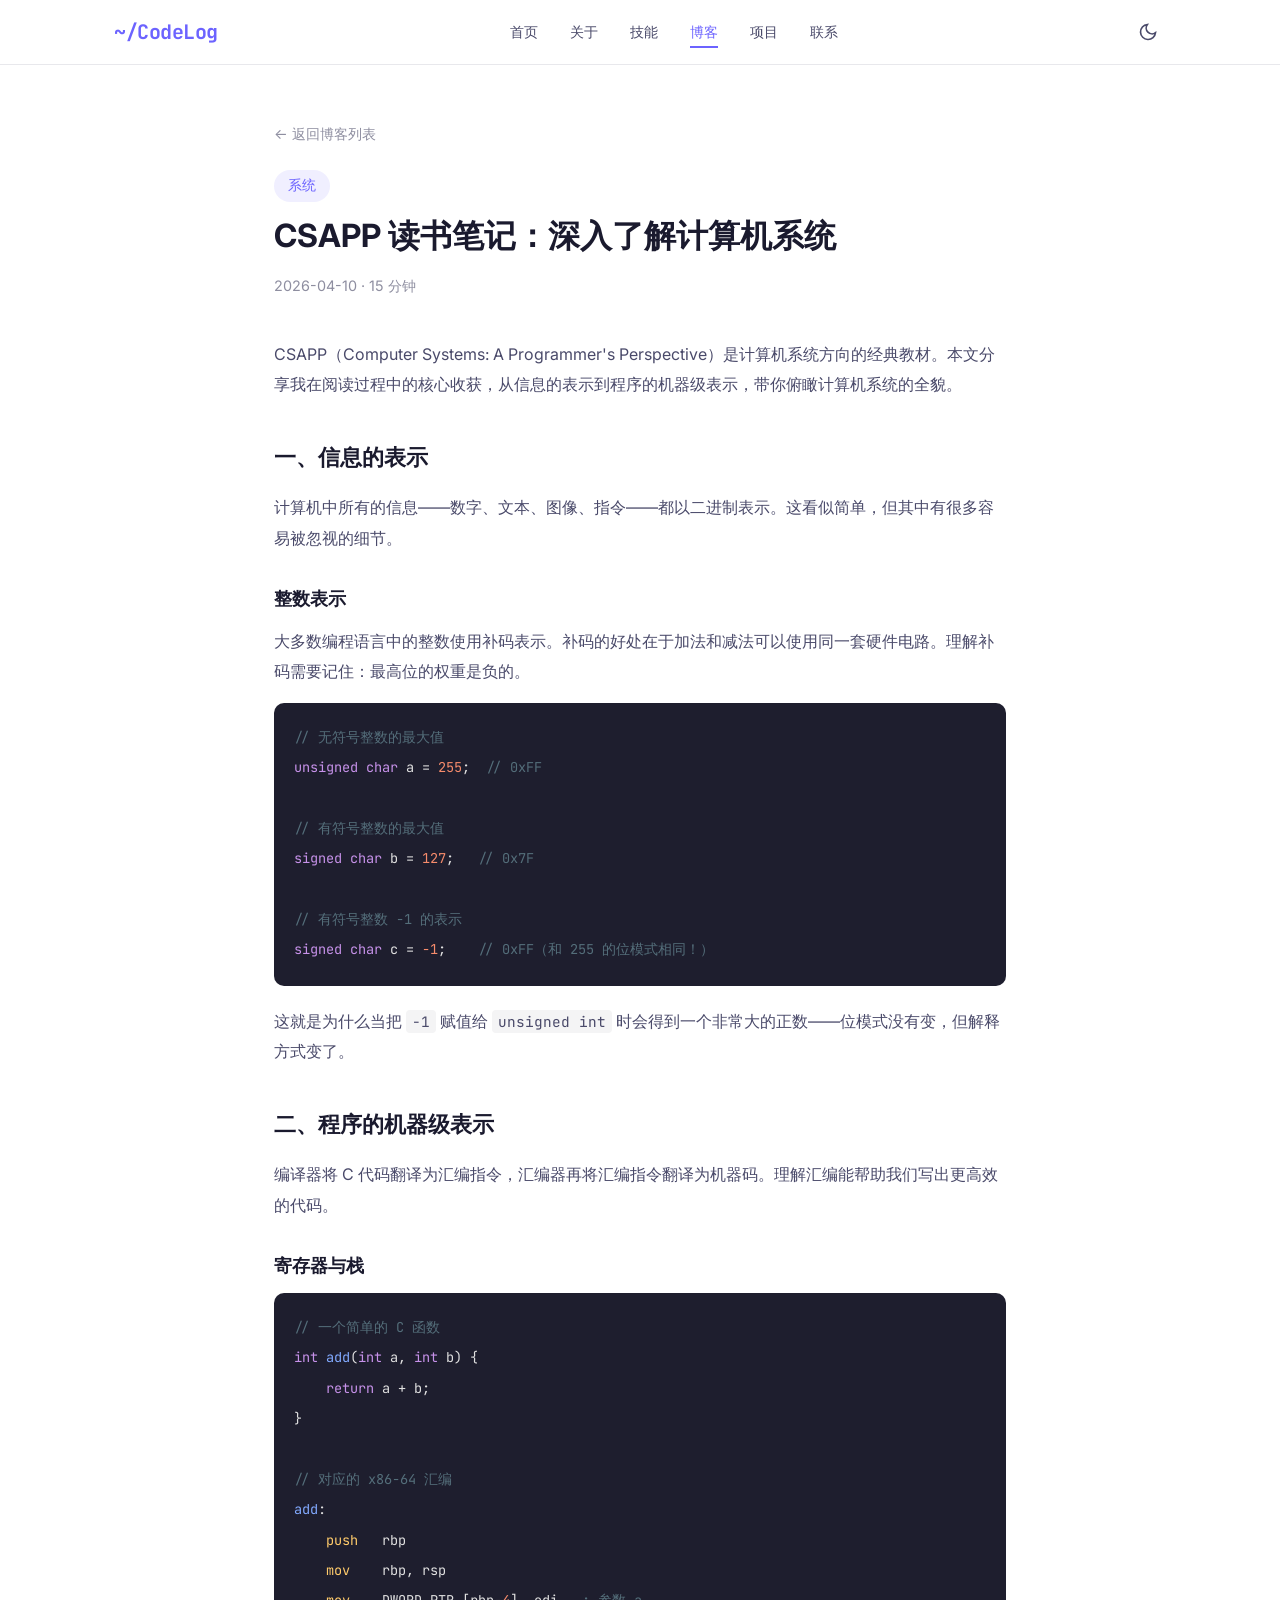
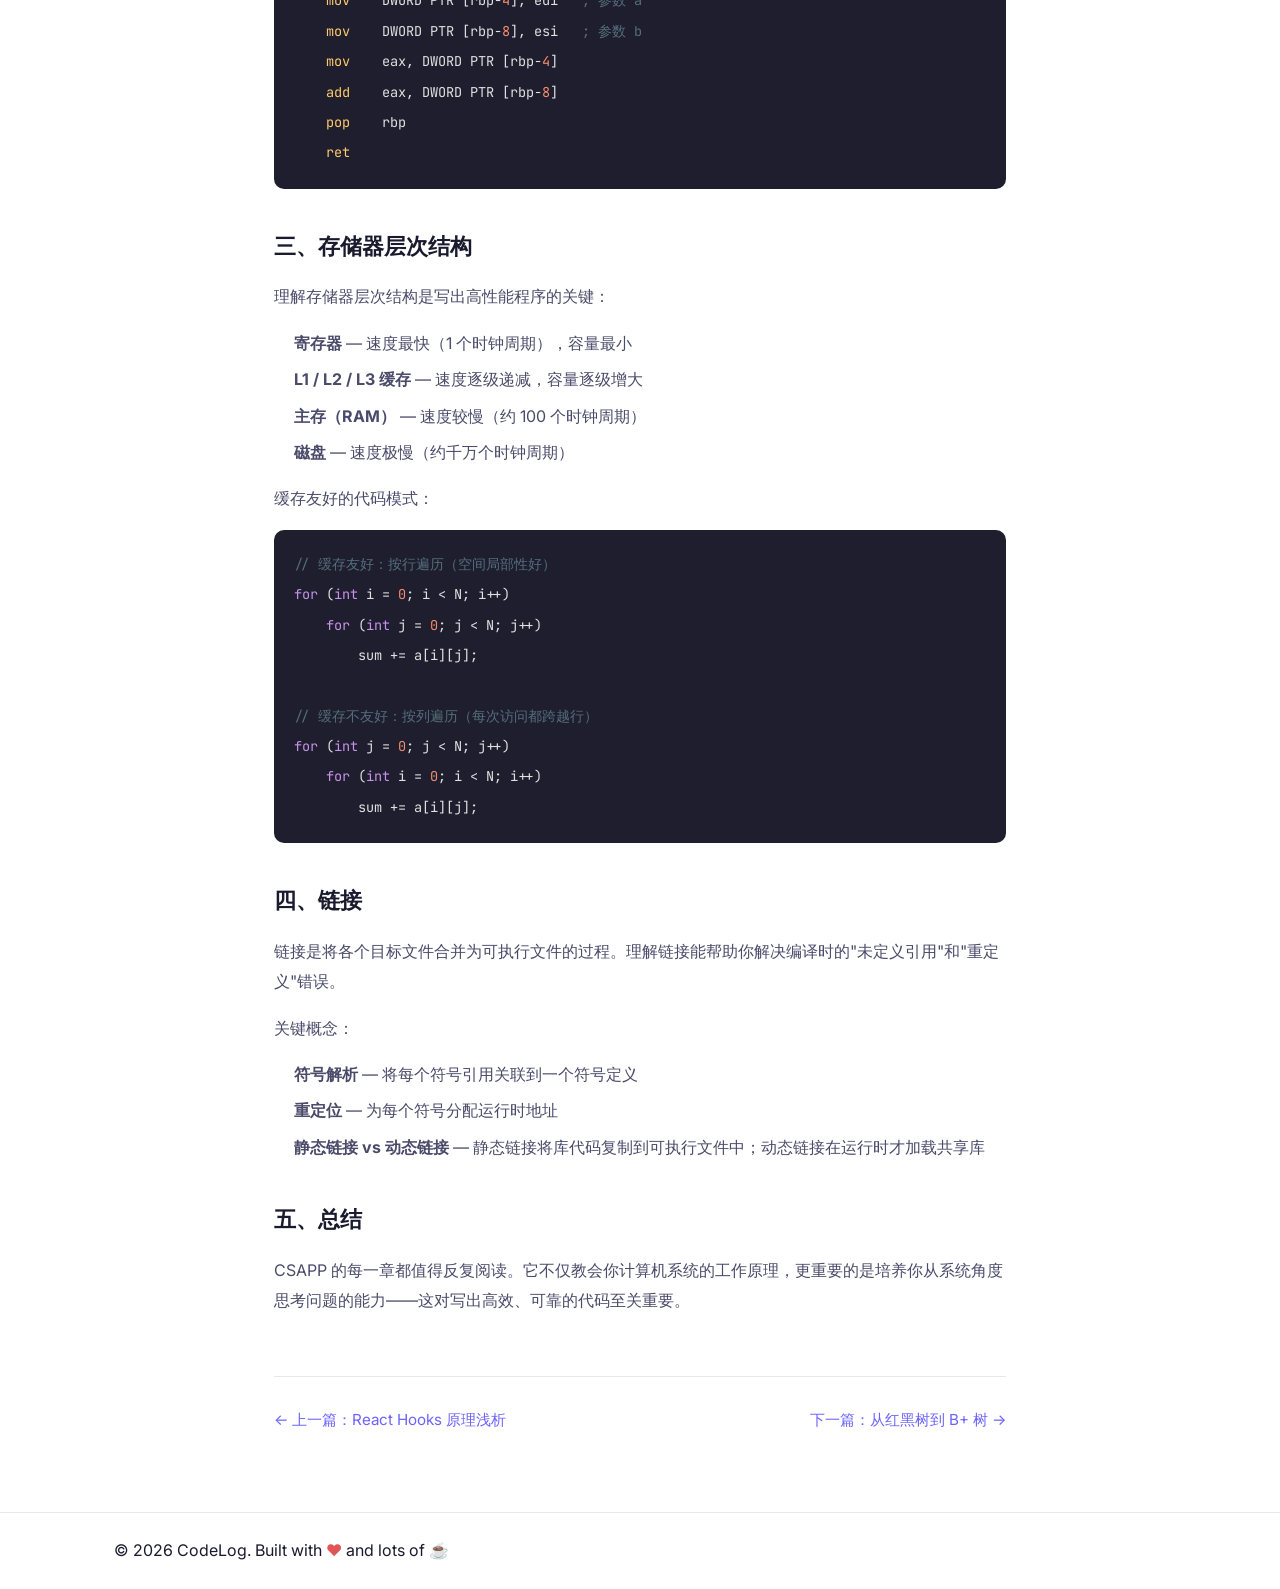
==== blog/csapp-notes.html @ ee2d1cc6 "上传个人博客全部页面文件" ====
<!DOCTYPE html>
<html lang="zh-CN" data-theme="light">
<head>
    <meta charset="UTF-8">
    <meta name="viewport" content="width=device-width, initial-scale=1.0">
    <meta name="description" content="CSAPP 读书笔记：深入了解计算机系统">
    <title>CSAPP 读书笔记 | CodeLog</title>
    <link rel="stylesheet" href="../css/style.css">
    <link rel="preconnect" href="https://fonts.googleapis.com">
    <link href="https://fonts.googleapis.com/css2?family=JetBrains+Mono:wght@400;500;700&family=Inter:wght@300;400;500;600;700&display=swap" rel="stylesheet">
    <style>
        .post-detail { padding-top: 120px; padding-bottom: 80px; }
        .post-detail .container { max-width: 780px; margin: 0 auto; }
        .post-header { margin-bottom: 40px; }
        .post-header .post-tag { display: inline-block; background: var(--accent-light); color: var(--accent); padding: 4px 14px; border-radius: 20px; font-size: 0.85rem; font-weight: 500; margin-bottom: 12px; }
        .post-header h1 { font-size: 2rem; font-weight: 700; margin-bottom: 16px; color: var(--text-primary); line-height: 1.4; }
        .post-header .post-meta { color: var(--text-muted); font-size: 0.9rem; }
        .post-content { color: var(--text-secondary); line-height: 1.9; font-size: 1rem; }
        .post-content h2 { font-size: 1.4rem; font-weight: 600; margin-top: 36px; margin-bottom: 14px; color: var(--text-primary); }
        .post-content h3 { font-size: 1.15rem; font-weight: 600; margin-top: 28px; margin-bottom: 10px; color: var(--text-primary); }
        .post-content p { margin-bottom: 16px; }
        .post-content ul { padding-left: 20px; margin-bottom: 16px; }
        .post-content li { margin-bottom: 6px; }
        .post-content li::marker { color: var(--accent); }
        .post-content code { background: var(--bg-code); padding: 2px 6px; border-radius: 4px; font-family: 'JetBrains Mono', monospace; font-size: 0.9em; }
        .post-content pre { background: var(--code-block-bg); border-radius: 10px; padding: 20px; overflow-x: auto; margin-bottom: 20px; }
        .post-content pre code { background: none; padding: 0; color: #e0e0e0; font-size: 0.85rem; }
        .post-content .kw { color: #c792ea; }
        .post-content .fn { color: #82aaff; }
        .post-content .str { color: #c3e88d; }
        .post-content .cm { color: #546e7a; }
        .post-content .num { color: #f78c6c; }
        .post-content .asm { color: #ffcb6b; }
        .back-link { display: inline-flex; align-items: center; gap: 6px; color: var(--text-muted); text-decoration: none; font-size: 0.9rem; margin-bottom: 24px; }
        .back-link:hover { color: var(--accent); }
        .post-nav { display: flex; justify-content: space-between; margin-top: 60px; padding-top: 30px; border-top: 1px solid var(--border); }
        .post-nav a { color: var(--accent); text-decoration: none; font-size: 0.95rem; }
        .post-nav a:hover { text-decoration: underline; }
    </style>
</head>
<body>
    <header class="navbar">
        <div class="container nav-container">
            <a href="../index.html" class="logo">~/CodeLog</a>
            <nav class="nav-links" id="navLinks">
                <a href="../index.html#home" class="nav-link">首页</a>
                <a href="../index.html#about" class="nav-link">关于</a>
                <a href="../index.html#skills" class="nav-link">技能</a>
                <a href="../index.html#blog" class="nav-link active">博客</a>
                <a href="../index.html#projects" class="nav-link">项目</a>
                <a href="../index.html#contact" class="nav-link">联系</a>
            </nav>
            <div class="nav-actions">
                <button class="theme-toggle" id="themeToggle" aria-label="切换主题">
                    <svg class="sun-icon" viewBox="0 0 24 24" fill="none" stroke="currentColor" stroke-width="2">
                        <circle cx="12" cy="12" r="5"/><path d="M12 1v2M12 21v2M4.22 4.22l1.42 1.42M18.36 18.36l1.42 1.42M1 12h2M21 12h2M4.22 19.78l1.42-1.42M18.36 5.64l1.42-1.42"/>
                    </svg>
                    <svg class="moon-icon" viewBox="0 0 24 24" fill="none" stroke="currentColor" stroke-width="2">
                        <path d="M21 12.79A9 9 0 1 1 11.21 3 7 7 0 0 0 21 12.79z"/>
                    </svg>
                </button>
            </div>
        </div>
    </header>

    <main class="post-detail">
        <div class="container">
            <a href="../index.html#blog" class="back-link">← 返回博客列表</a>

            <div class="post-header">
                <span class="post-tag">系统</span>
                <h1>CSAPP 读书笔记：深入了解计算机系统</h1>
                <div class="post-meta">2026-04-10 · 15 分钟</div>
            </div>

            <div class="post-content">
                <p>CSAPP（Computer Systems: A Programmer's Perspective）是计算机系统方向的经典教材。本文分享我在阅读过程中的核心收获，从信息的表示到程序的机器级表示，带你俯瞰计算机系统的全貌。</p>

                <h2>一、信息的表示</h2>
                <p>计算机中所有的信息——数字、文本、图像、指令——都以二进制表示。这看似简单，但其中有很多容易被忽视的细节。</p>

                <h3>整数表示</h3>
                <p>大多数编程语言中的整数使用补码表示。补码的好处在于加法和减法可以使用同一套硬件电路。理解补码需要记住：最高位的权重是负的。</p>
                <pre><code><span class="cm">// 无符号整数的最大值</span>
<span class="kw">unsigned</span> <span class="kw">char</span> a = <span class="num">255</span>;  <span class="cm">// 0xFF</span>

<span class="cm">// 有符号整数的最大值</span>
<span class="kw">signed</span> <span class="kw">char</span> b = <span class="num">127</span>;   <span class="cm">// 0x7F</span>

<span class="cm">// 有符号整数 -1 的表示</span>
<span class="kw">signed</span> <span class="kw">char</span> c = <span class="num">-1</span>;    <span class="cm">// 0xFF（和 255 的位模式相同！）</span></code></pre>

                <p>这就是为什么当把 <code>-1</code> 赋值给 <code>unsigned int</code> 时会得到一个非常大的正数——位模式没有变，但解释方式变了。</p>

                <h2>二、程序的机器级表示</h2>
                <p>编译器将 C 代码翻译为汇编指令，汇编器再将汇编指令翻译为机器码。理解汇编能帮助我们写出更高效的代码。</p>

                <h3>寄存器与栈</h3>
                <pre><code><span class="cm">// 一个简单的 C 函数</span>
<span class="kw">int</span> <span class="fn">add</span>(<span class="kw">int</span> a, <span class="kw">int</span> b) {
    <span class="kw">return</span> a + b;
}

<span class="cm">// 对应的 x86-64 汇编</span>
<span class="fn">add</span>:
    <span class="asm">push</span>   rbp
    <span class="asm">mov</span>    rbp, rsp
    <span class="asm">mov</span>    DWORD PTR [rbp-<span class="num">4</span>], edi   <span class="cm">; 参数 a</span>
    <span class="asm">mov</span>    DWORD PTR [rbp-<span class="num">8</span>], esi   <span class="cm">; 参数 b</span>
    <span class="asm">mov</span>    eax, DWORD PTR [rbp-<span class="num">4</span>]
    <span class="asm">add</span>    eax, DWORD PTR [rbp-<span class="num">8</span>]
    <span class="asm">pop</span>    rbp
    <span class="asm">ret</span></code></pre>

                <h2>三、存储器层次结构</h2>
                <p>理解存储器层次结构是写出高性能程序的关键：</p>
                <ul>
                    <li><strong>寄存器</strong> — 速度最快（1 个时钟周期），容量最小</li>
                    <li><strong>L1 / L2 / L3 缓存</strong> — 速度逐级递减，容量逐级增大</li>
                    <li><strong>主存（RAM）</strong> — 速度较慢（约 100 个时钟周期）</li>
                    <li><strong>磁盘</strong> — 速度极慢（约千万个时钟周期）</li>
                </ul>

                <p>缓存友好的代码模式：</p>
                <pre><code><span class="cm">// 缓存友好：按行遍历（空间局部性好）</span>
<span class="kw">for</span> (<span class="kw">int</span> i = <span class="num">0</span>; i &lt; N; i++)
    <span class="kw">for</span> (<span class="kw">int</span> j = <span class="num">0</span>; j &lt; N; j++)
        sum += a[i][j];

<span class="cm">// 缓存不友好：按列遍历（每次访问都跨越行）</span>
<span class="kw">for</span> (<span class="kw">int</span> j = <span class="num">0</span>; j &lt; N; j++)
    <span class="kw">for</span> (<span class="kw">int</span> i = <span class="num">0</span>; i &lt; N; i++)
        sum += a[i][j];</code></pre>

                <h2>四、链接</h2>
                <p>链接是将各个目标文件合并为可执行文件的过程。理解链接能帮助你解决编译时的"未定义引用"和"重定义"错误。</p>
                <p>关键概念：</p>
                <ul>
                    <li><strong>符号解析</strong> — 将每个符号引用关联到一个符号定义</li>
                    <li><strong>重定位</strong> — 为每个符号分配运行时地址</li>
                    <li><strong>静态链接 vs 动态链接</strong> — 静态链接将库代码复制到可执行文件中；动态链接在运行时才加载共享库</li>
                </ul>

                <h2>五、总结</h2>
                <p>CSAPP 的每一章都值得反复阅读。它不仅教会你计算机系统的工作原理，更重要的是培养你从系统角度思考问题的能力——这对写出高效、可靠的代码至关重要。</p>
            </div>

            <div class="post-nav">
                <a href="react-hooks.html">← 上一篇：React Hooks 原理浅析</a>
                <a href="index-data-structures.html">下一篇：从红黑树到 B+ 树 →</a>
            </div>
        </div>
    </main>

    <footer class="footer">
        <div class="container">
            <p>&copy; 2026 CodeLog. Built with <span class="heart">♥</span> and lots of ☕</p>
        </div>
    </footer>

    <button class="back-to-top" id="backToTop" aria-label="回到顶部">
        <svg viewBox="0 0 24 24" fill="none" stroke="currentColor" stroke-width="2">
            <path d="M18 15l-6-6-6 6"/>
        </svg>
    </button>

    <script>
        const toggle = document.getElementById('themeToggle');
        const savedTheme = localStorage.getItem('blog-theme') || 'light';
        document.documentElement.setAttribute('data-theme', savedTheme);
        toggle.addEventListener('click', () => {
            const current = document.documentElement.getAttribute('data-theme');
            const next = current === 'light' ? 'dark' : 'light';
            document.documentElement.setAttribute('data-theme', next);
            localStorage.setItem('blog-theme', next);
        });
        const backToTop = document.getElementById('backToTop');
        window.addEventListener('scroll', () => { backToTop.classList.toggle('visible', window.scrollY > 400); });
        backToTop.addEventListener('click', () => { window.scrollTo({ top: 0, behavior: 'smooth' }); });
    </script>
</body>
</html>
---- css/style.css ----
/* ============================================
   CodeLog - 个人博客样式表
   ============================================ */

/* --- CSS 变量 / 主题 --- */
:root {
    /* 亮色主题 */
    --bg-primary: #ffffff;
    --bg-secondary: #f8f9fa;
    --bg-card: #ffffff;
    --bg-code: #f4f4f5;
    --text-primary: #1a1a2e;
    --text-secondary: #4a4a6a;
    --text-muted: #8e8ea0;
    --accent: #6c63ff;
    --accent-hover: #5a52d5;
    --accent-light: rgba(108, 99, 255, 0.1);
    --border: #e8e8ec;
    --shadow: 0 4px 20px rgba(0, 0, 0, 0.08);
    --shadow-hover: 0 8px 30px rgba(0, 0, 0, 0.12);
    --gradient-1: linear-gradient(135deg, #6c63ff, #e040fb);
    --gradient-2: linear-gradient(135deg, #667eea, #764ba2);
    --nav-bg: rgba(255, 255, 255, 0.85);
    --code-block-bg: #1e1e2e;
    --syntax-keyword: #c792ea;
    --syntax-function: #82aaff;
    --syntax-comment: #546e7a;
}

[data-theme="dark"] {
    --bg-primary: #0f0f23;
    --bg-secondary: #1a1a2e;
    --bg-card: #16213e;
    --bg-code: #1a1a2e;
    --text-primary: #e4e4f0;
    --text-secondary: #a0a0c0;
    --text-muted: #6c6c8a;
    --accent: #7c73ff;
    --accent-hover: #6c63ff;
    --accent-light: rgba(124, 115, 255, 0.15);
    --border: #2a2a4a;
    --shadow: 0 4px 20px rgba(0, 0, 0, 0.3);
    --shadow-hover: 0 8px 30px rgba(0, 0, 0, 0.4);
    --nav-bg: rgba(15, 15, 35, 0.9);
    --code-block-bg: #0a0a1a;
    --syntax-keyword: #c792ea;
    --syntax-function: #82aaff;
    --syntax-comment: #546e7a;
}

/* --- 基础重置 --- */
*, *::before, *::after {
    margin: 0;
    padding: 0;
    box-sizing: border-box;
}

html {
    scroll-behavior: smooth;
    scroll-padding-top: 70px;
}

body {
    font-family: 'Inter', -apple-system, BlinkMacSystemFont, 'Segoe UI', sans-serif;
    background-color: var(--bg-primary);
    color: var(--text-primary);
    line-height: 1.7;
    transition: background-color 0.3s ease, color 0.3s ease;
    overflow-x: hidden;
}

a {
    text-decoration: none;
    color: inherit;
}

ul { list-style: none; }

img { max-width: 100%; display: block; }

code {
    font-family: 'JetBrains Mono', 'Fira Code', monospace;
    font-size: 0.9em;
    background: var(--bg-code);
    padding: 2px 6px;
    border-radius: 4px;
}

pre code {
    background: none;
    padding: 0;
}

/* --- 容器 --- */
.container {
    max-width: 1100px;
    margin: 0 auto;
    padding: 0 24px;
}

/* --- 导航栏 --- */
.navbar {
    position: fixed;
    top: 0;
    left: 0;
    right: 0;
    z-index: 1000;
    background: var(--nav-bg);
    backdrop-filter: blur(12px);
    -webkit-backdrop-filter: blur(12px);
    border-bottom: 1px solid var(--border);
    transition: background 0.3s ease;
}

.nav-container {
    display: flex;
    align-items: center;
    justify-content: space-between;
    height: 64px;
}

.logo {
    font-family: 'JetBrains Mono', monospace;
    font-size: 1.25rem;
    font-weight: 700;
    color: var(--accent);
    letter-spacing: -0.5px;
}

.nav-links {
    display: flex;
    gap: 32px;
}

.nav-link {
    font-size: 0.9rem;
    font-weight: 500;
    color: var(--text-secondary);
    transition: color 0.2s;
    position: relative;
}

.nav-link::after {
    content: '';
    position: absolute;
    bottom: -4px;
    left: 0;
    width: 0;
    height: 2px;
    background: var(--accent);
    transition: width 0.2s;
}

.nav-link:hover,
.nav-link.active {
    color: var(--accent);
}

.nav-link:hover::after,
.nav-link.active::after {
    width: 100%;
}

.nav-actions {
    display: flex;
    align-items: center;
    gap: 12px;
}

/* --- 主题切换 --- */
.theme-toggle {
    background: none;
    border: none;
    cursor: pointer;
    width: 36px;
    height: 36px;
    border-radius: 8px;
    display: flex;
    align-items: center;
    justify-content: center;
    color: var(--text-secondary);
    transition: background 0.2s, color 0.2s;
}

.theme-toggle:hover {
    background: var(--accent-light);
    color: var(--accent);
}

.theme-toggle svg {
    width: 20px;
    height: 20px;
}

[data-theme="light"] .moon-icon { display: block; }
[data-theme="light"] .sun-icon { display: none; }
[data-theme="dark"] .moon-icon { display: none; }
[data-theme="dark"] .sun-icon { display: block; }

/* --- 汉堡菜单 --- */
.hamburger {
    display: none;
    flex-direction: column;
    justify-content: center;
    gap: 5px;
    background: none;
    border: none;
    cursor: pointer;
    padding: 4px;
}

.hamburger span {
    display: block;
    width: 24px;
    height: 2px;
    background: var(--text-primary);
    border-radius: 2px;
    transition: all 0.3s;
}

.hamburger.active span:nth-child(1) {
    transform: rotate(45deg) translate(5px, 5px);
}

.hamburger.active span:nth-child(2) {
    opacity: 0;
}

.hamburger.active span:nth-child(3) {
    transform: rotate(-45deg) translate(5px, -5px);
}

/* --- Section 通用样式 --- */
.section {
    padding: 100px 0;
    min-height: 100vh;
}

.section-title {
    font-size: 2rem;
    font-weight: 700;
    margin-bottom: 48px;
    display: flex;
    align-items: center;
    gap: 12px;
}

.section-num {
    font-family: 'JetBrains Mono', monospace;
    font-size: 1rem;
    color: var(--accent);
    font-weight: 500;
}

.section-footer {
    text-align: center;
    margin-top: 40px;
}

/* --- Hero --- */
.hero {
    display: flex;
    align-items: center;
    position: relative;
    overflow: hidden;
}

.hero-content {
    display: flex;
    align-items: center;
    gap: 60px;
}

.hero-text {
    flex: 1;
}

.hero-greeting {
    font-family: 'JetBrains Mono', monospace;
    font-size: 1rem;
    color: var(--accent);
    margin-bottom: 8px;
}

.hero-name {
    font-size: 3.5rem;
    font-weight: 700;
    line-height: 1.2;
    margin-bottom: 16px;
    min-height: 4.2rem;
}

.typing-container {
    display: inline-block;
}

.typing-text {
    background: var(--gradient-1);
    -webkit-background-clip: text;
    -webkit-text-fill-color: transparent;
    background-clip: text;
}

.cursor {
    display: inline-block;
    width: 3px;
    height: 1em;
    background: var(--accent);
    margin-left: 2px;
    animation: blink 1s step-end infinite;
    -webkit-text-fill-color: var(--accent);
}

@keyframes blink {
    50% { opacity: 0; }
}

.hero-subtitle {
    font-family: 'JetBrains Mono', monospace;
    font-size: 1.05rem;
    color: var(--text-muted);
    margin-bottom: 20px;
    display: flex;
    align-items: center;
    gap: 12px;
    flex-wrap: wrap;
}

.code-tag {
    color: var(--accent);
}

.separator {
    color: var(--border);
}

.hero-description {
    font-size: 1.05rem;
    color: var(--text-secondary);
    margin-bottom: 32px;
    line-height: 1.8;
}

.hero-actions {
    display: flex;
    gap: 16px;
}

.hero-visual {
    flex: 0 0 340px;
}

.code-block {
    background: var(--code-block-bg);
    border-radius: 12px;
    overflow: hidden;
    box-shadow: var(--shadow);
    transform: rotate(3deg);
    transition: transform 0.3s;
}

.code-block:hover {
    transform: rotate(0deg);
}

.code-header {
    display: flex;
    gap: 8px;
    padding: 12px 16px;
    background: rgba(255, 255, 255, 0.05);
}

.dot {
    width: 12px;
    height: 12px;
    border-radius: 50%;
}

.dot.red { background: #ff5f57; }
.dot.yellow { background: #febc2e; }
.dot.green { background: #28c840; }

.code-block pre {
    padding: 16px;
    font-size: 0.85rem;
    line-height: 1.6;
    overflow-x: auto;
}

.code-block .keyword { color: var(--syntax-keyword); }
.code-block .function { color: var(--syntax-function); }
.code-block .comment { color: var(--syntax-comment); font-style: italic; }

/* Hero 装饰形状 */
.hero-bg-shapes {
    position: absolute;
    inset: 0;
    pointer-events: none;
    overflow: hidden;
    z-index: -1;
}

.shape {
    position: absolute;
    border-radius: 50%;
    opacity: 0.03;
}

.shape-1 {
    width: 500px;
    height: 500px;
    background: var(--accent);
    top: -200px;
    right: -100px;
}

.shape-2 {
    width: 300px;
    height: 300px;
    background: #e040fb;
    bottom: -100px;
    left: -50px;
}

.shape-3 {
    width: 200px;
    height: 200px;
    background: var(--accent);
    bottom: 20%;
    right: 30%;
}

/* 滚动指示器 */
.scroll-indicator {
    position: absolute;
    bottom: 40px;
    left: 50%;
    transform: translateX(-50%);
    display: flex;
    flex-direction: column;
    align-items: center;
    gap: 8px;
    color: var(--text-muted);
    font-size: 0.8rem;
    font-family: 'JetBrains Mono', monospace;
    animation: bounce 2s infinite;
}

.scroll-indicator svg {
    animation: scrollArrow 2s infinite;
}

@keyframes bounce {
    0%, 100% { transform: translateX(-50%) translateY(0); }
    50% { transform: translateX(-50%) translateY(8px); }
}

@keyframes scrollArrow {
    0%, 100% { transform: translateY(0); opacity: 0.5; }
    50% { transform: translateY(4px); opacity: 1; }
}

/* --- 关于 --- */
.about-content {
    display: flex;
    gap: 60px;
    align-items: flex-start;
}

.about-text {
    flex: 1;
}

.about-text p {
    margin-bottom: 16px;
    color: var(--text-secondary);
    font-size: 1rem;
}

.about-text .highlight {
    color: var(--accent);
    font-weight: 500;
}

.about-list {
    margin: 20px 0;
    display: flex;
    flex-direction: column;
    gap: 10px;
}

.about-list li {
    color: var(--text-secondary);
    font-size: 0.95rem;
    padding-left: 8px;
}

.about-quote {
    border-left: 3px solid var(--accent);
    padding: 16px 20px;
    margin: 24px 0;
    font-style: italic;
    background: var(--accent-light);
    border-radius: 0 8px 8px 0;
    font-size: 0.95rem !important;
    color: var(--text-primary) !important;
}

.about-stats {
    display: grid;
    grid-template-columns: 1fr 1fr;
    gap: 16px;
    flex: 0 0 280px;
}

.stat-card {
    background: var(--bg-card);
    border: 1px solid var(--border);
    border-radius: 12px;
    padding: 24px;
    text-align: center;
    transition: transform 0.2s, box-shadow 0.2s;
}

.stat-card:hover {
    transform: translateY(-4px);
    box-shadow: var(--shadow-hover);
}

.stat-number {
    display: block;
    font-family: 'JetBrains Mono', monospace;
    font-size: 2rem;
    font-weight: 700;
    color: var(--accent);
}

.stat-label {
    font-size: 0.85rem;
    color: var(--text-muted);
    margin-top: 4px;
}

/* --- 技能 --- */
.skills {
    background: var(--bg-secondary);
}

.skills-grid {
    display: grid;
    grid-template-columns: 1fr 1fr;
    gap: 24px;
}

.skill-category {
    background: var(--bg-card);
    border: 1px solid var(--border);
    border-radius: 12px;
    padding: 28px;
    transition: transform 0.2s, box-shadow 0.2s;
}

.skill-category:hover {
    transform: translateY(-2px);
    box-shadow: var(--shadow);
}

.skill-category h3 {
    font-size: 1.05rem;
    font-weight: 600;
    margin-bottom: 20px;
    display: flex;
    align-items: center;
    gap: 8px;
}

.skill-icon {
    font-size: 1.2rem;
}

.skill-items {
    display: flex;
    flex-direction: column;
    gap: 16px;
}

.skill-info {
    display: flex;
    justify-content: space-between;
    font-size: 0.9rem;
    margin-bottom: 6px;
}

.skill-level {
    color: var(--accent);
    font-size: 0.8rem;
    font-weight: 500;
}

.skill-bar {
    height: 6px;
    background: var(--bg-secondary);
    border-radius: 3px;
    overflow: hidden;
}

.skill-progress {
    height: 100%;
    background: var(--gradient-1);
    border-radius: 3px;
    transition: width 1s ease;
}

/* --- 博客 --- */
.blog-grid {
    display: grid;
    grid-template-columns: repeat(auto-fill, minmax(320px, 1fr));
    gap: 24px;
}

.blog-card {
    background: var(--bg-card);
    border: 1px solid var(--border);
    border-radius: 12px;
    padding: 28px;
    transition: transform 0.2s, box-shadow 0.2s;
    display: flex;
    flex-direction: column;
}

.blog-card:hover {
    transform: translateY(-4px);
    box-shadow: var(--shadow-hover);
}

.blog-card-tag {
    display: inline-block;
    font-size: 0.75rem;
    font-weight: 500;
    color: var(--accent);
    background: var(--accent-light);
    padding: 4px 10px;
    border-radius: 4px;
    margin-bottom: 12px;
    font-family: 'JetBrains Mono', monospace;
}

.blog-card-title {
    font-size: 1.15rem;
    font-weight: 600;
    margin-bottom: 10px;
    line-height: 1.4;
}

.blog-card-excerpt {
    font-size: 0.9rem;
    color: var(--text-secondary);
    line-height: 1.6;
    margin-bottom: 16px;
    flex: 1;
}

.blog-card-meta {
    display: flex;
    justify-content: space-between;
    align-items: center;
    font-size: 0.8rem;
    color: var(--text-muted);
    font-family: 'JetBrains Mono', monospace;
    padding-top: 16px;
    border-top: 1px solid var(--border);
}

.blog-card-link {
    color: var(--accent);
    font-weight: 500;
}

/* --- 项目 --- */
.projects {
    background: var(--bg-secondary);
}

.projects-grid {
    display: grid;
    grid-template-columns: repeat(auto-fill, minmax(320px, 1fr));
    gap: 24px;
}

.project-card {
    display: block;
    text-decoration: none;
    color: inherit;
    background: var(--bg-card);
    border: 1px solid var(--border);
    border-radius: 12px;
    padding: 28px;
    transition: transform 0.2s, box-shadow 0.2s;
}

.project-card:hover {
    transform: translateY(-4px);
    box-shadow: var(--shadow-hover);
}

.project-card-header {
    display: flex;
    justify-content: space-between;
    align-items: center;
    margin-bottom: 16px;
}

.project-folder-icon {
    width: 40px;
    height: 40px;
    color: var(--accent);
}

.project-card-header .github-link {
    color: var(--text-muted);
    transition: color 0.2s;
}

.project-card-header .github-link:hover {
    color: var(--accent);
}

.project-card-title {
    font-size: 1.15rem;
    font-weight: 600;
    margin-bottom: 10px;
}

.project-card-description {
    font-size: 0.9rem;
    color: var(--text-secondary);
    line-height: 1.6;
    margin-bottom: 16px;
    flex: 1;
}

.project-card-tech {
    display: flex;
    flex-wrap: wrap;
    gap: 12px;
    font-family: 'JetBrains Mono', monospace;
    font-size: 0.75rem;
    color: var(--text-muted);
}

/* --- 联系 --- */
.contact {
    text-align: center;
}

.contact-text {
    font-size: 1.1rem;
    color: var(--text-secondary);
    max-width: 600px;
    margin: 0 auto 40px;
}

.contact-links {
    display: flex;
    flex-wrap: wrap;
    justify-content: center;
    gap: 20px;
}

.contact-link {
    display: flex;
    align-items: center;
    gap: 10px;
    padding: 14px 24px;
    border: 1px solid var(--border);
    border-radius: 10px;
    color: var(--text-secondary);
    font-size: 0.9rem;
    font-weight: 500;
    transition: all 0.2s;
}

.contact-link svg {
    width: 20px;
    height: 20px;
}

.contact-link:hover {
    border-color: var(--accent);
    color: var(--accent);
    background: var(--accent-light);
    transform: translateY(-2px);
}

/* --- 页脚 --- */
.footer {
    border-top: 1px solid var(--border);
    padding: 24px 0;
}

.footer-content {
    display: flex;
    justify-content: space-between;
    align-items: center;
    font-size: 0.85rem;
    color: var(--text-muted);
}

.heart {
    color: #e25555;
}

.footer-links {
    display: flex;
    gap: 20px;
}

.footer-links a {
    transition: color 0.2s;
}

.footer-links a:hover {
    color: var(--accent);
}

/* --- 回到顶部 --- */
.back-to-top {
    position: fixed;
    bottom: 32px;
    right: 32px;
    width: 44px;
    height: 44px;
    border-radius: 12px;
    background: var(--accent);
    color: #fff;
    border: none;
    cursor: pointer;
    display: flex;
    align-items: center;
    justify-content: center;
    opacity: 0;
    transform: translateY(20px);
    transition: all 0.3s;
    z-index: 999;
}

.back-to-top.visible {
    opacity: 1;
    transform: translateY(0);
}

.back-to-top:hover {
    background: var(--accent-hover);
    transform: translateY(-2px);
}

.back-to-top svg {
    width: 20px;
    height: 20px;
}

/* --- Toast 提示 --- */
.toast {
    position: fixed;
    bottom: 88px;
    left: 50%;
    transform: translateX(-50%) translateY(20px);
    background: var(--text-primary);
    color: var(--bg-primary);
    padding: 12px 24px;
    border-radius: 10px;
    font-size: 0.9rem;
    font-weight: 500;
    box-shadow: 0 4px 20px rgba(0, 0, 0, 0.2);
    z-index: 9999;
    opacity: 0;
    transition: opacity 0.3s, transform 0.3s;
    pointer-events: none;
}

.toast.show {
    opacity: 1;
    transform: translateX(-50%) translateY(0);
}

/* --- 按钮 --- */
.btn {
    display: inline-flex;
    align-items: center;
    gap: 8px;
    padding: 12px 28px;
    border-radius: 8px;
    font-size: 0.95rem;
    font-weight: 500;
    cursor: pointer;
    transition: all 0.2s;
    border: none;
    font-family: inherit;
}

.btn-primary {
    background: var(--accent);
    color: #fff;
}

.btn-primary:hover {
    background: var(--accent-hover);
    transform: translateY(-2px);
    box-shadow: 0 4px 15px rgba(108, 99, 255, 0.4);
}

.btn-outline {
    background: transparent;
    color: var(--accent);
    border: 1px solid var(--accent);
}

.btn-outline:hover {
    background: var(--accent-light);
    transform: translateY(-2px);
}

.btn svg {
    width: 16px;
    height: 16px;
}

/* --- 动画 --- */
@keyframes fadeInUp {
    from {
        opacity: 0;
        transform: translateY(30px);
    }
    to {
        opacity: 1;
        transform: translateY(0);
    }
}

.section {
    opacity: 0;
    transform: translateY(30px);
    transition: opacity 0.6s ease, transform 0.6s ease;
}

.section.visible {
    opacity: 1;
    transform: translateY(0);
}

/* --- 响应式 --- */
@media (max-width: 968px) {
    .hero-content {
        flex-direction: column-reverse;
        text-align: center;
        gap: 40px;
    }

    .hero-subtitle {
        justify-content: center;
    }

    .hero-actions {
        justify-content: center;
    }

    .hero-visual {
        flex: 0 0 auto;
        width: 100%;
        max-width: 340px;
    }

    .hero-name {
        font-size: 2.5rem;
    }

    .about-content {
        flex-direction: column;
    }

    .about-stats {
        flex: none;
        width: 100%;
    }

    .skills-grid {
        grid-template-columns: 1fr;
    }

    .section-title {
        font-size: 1.6rem;
    }
}

@media (max-width: 768px) {
    .nav-links {
        position: fixed;
        top: 64px;
        left: 0;
        right: 0;
        background: var(--nav-bg);
        backdrop-filter: blur(12px);
        flex-direction: column;
        padding: 24px;
        gap: 16px;
        border-bottom: 1px solid var(--border);
        transform: translateY(-120%);
        transition: transform 0.3s;
        z-index: 999;
    }

    .nav-links.open {
        transform: translateY(0);
    }

    .hamburger {
        display: flex;
    }

    .hero-name {
        font-size: 2rem;
    }

    .section {
        padding: 64px 0;
    }

    .blog-grid,
    .projects-grid {
        grid-template-columns: 1fr;
    }

    .contact-links {
        flex-direction: column;
        align-items: center;
    }

    .footer-content {
        flex-direction: column;
        gap: 12px;
        text-align: center;
    }
}

@media (max-width: 480px) {
    .container {
        padding: 0 16px;
    }

    .hero-name {
        font-size: 1.6rem;
    }

    .hero-actions {
        flex-direction: column;
        align-items: center;
    }

    .stat-card {
        padding: 16px;
    }

    .stat-number {
        font-size: 1.5rem;
    }
}
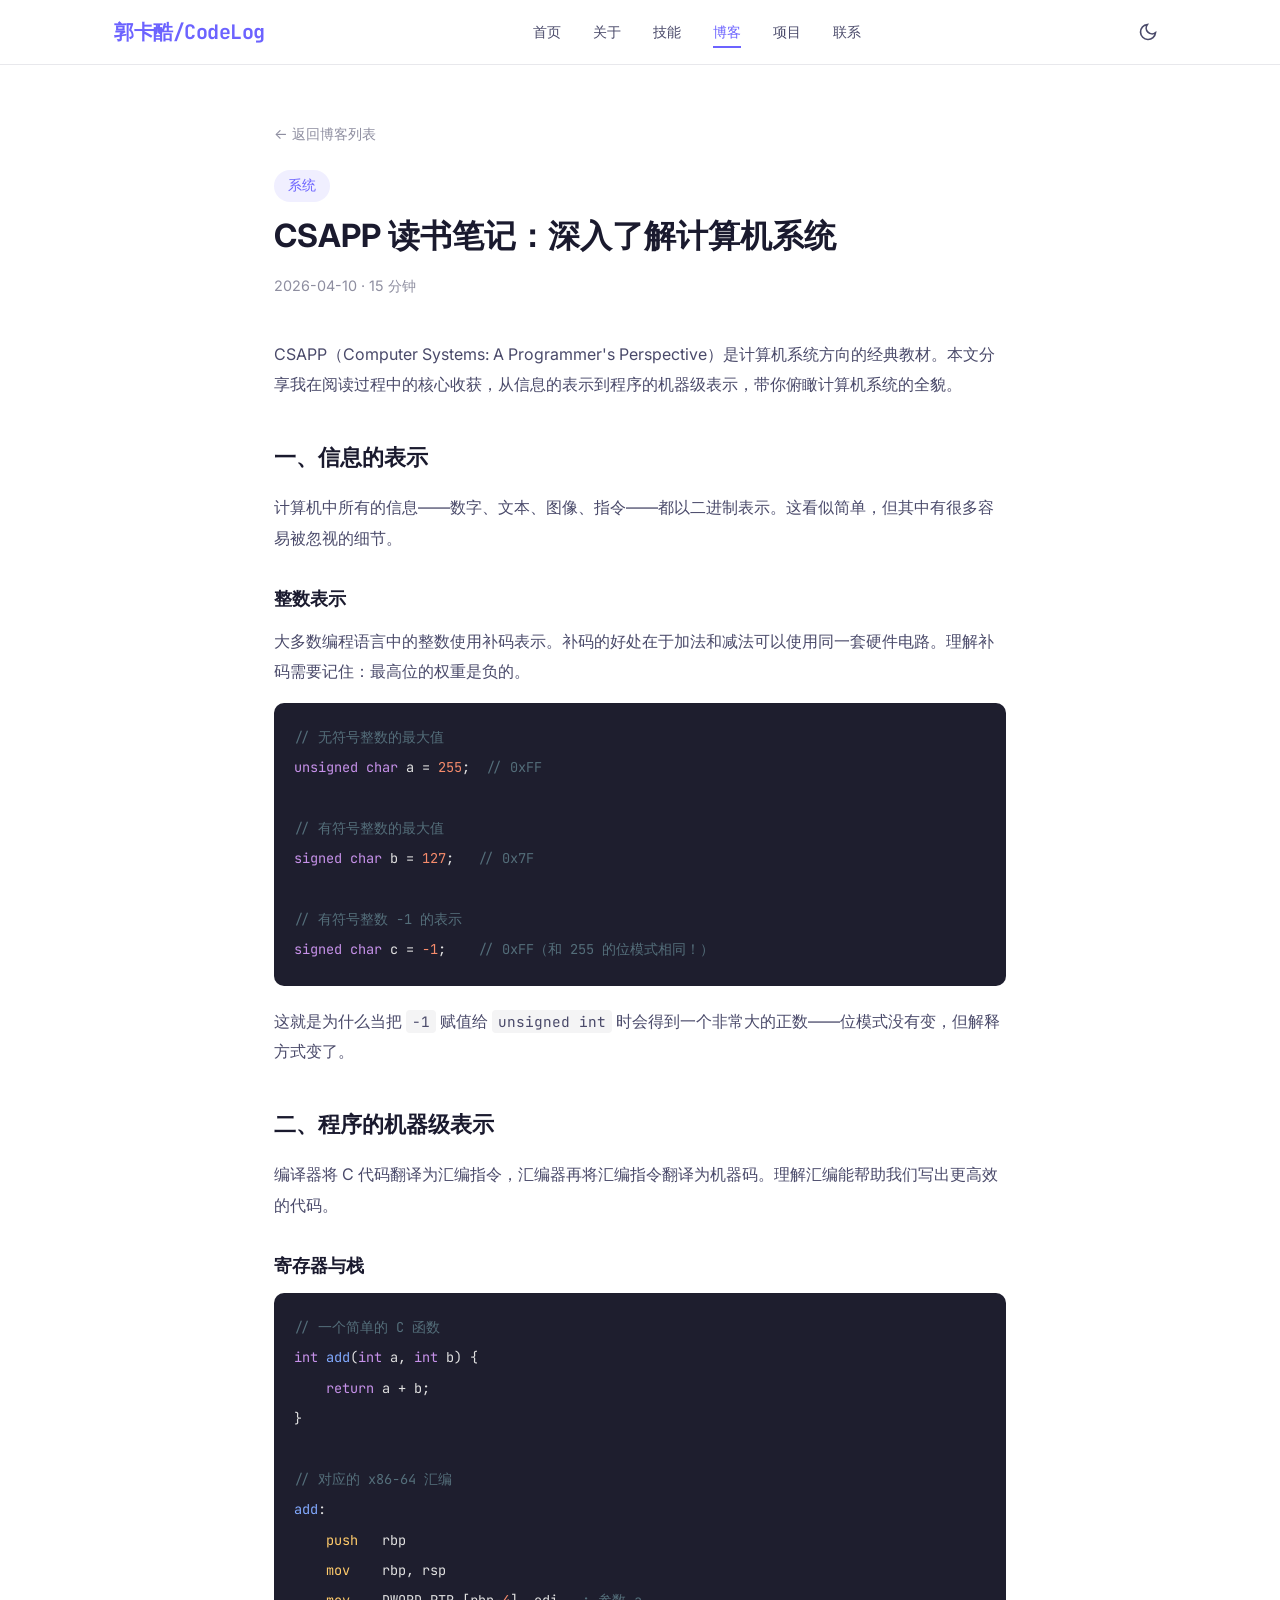
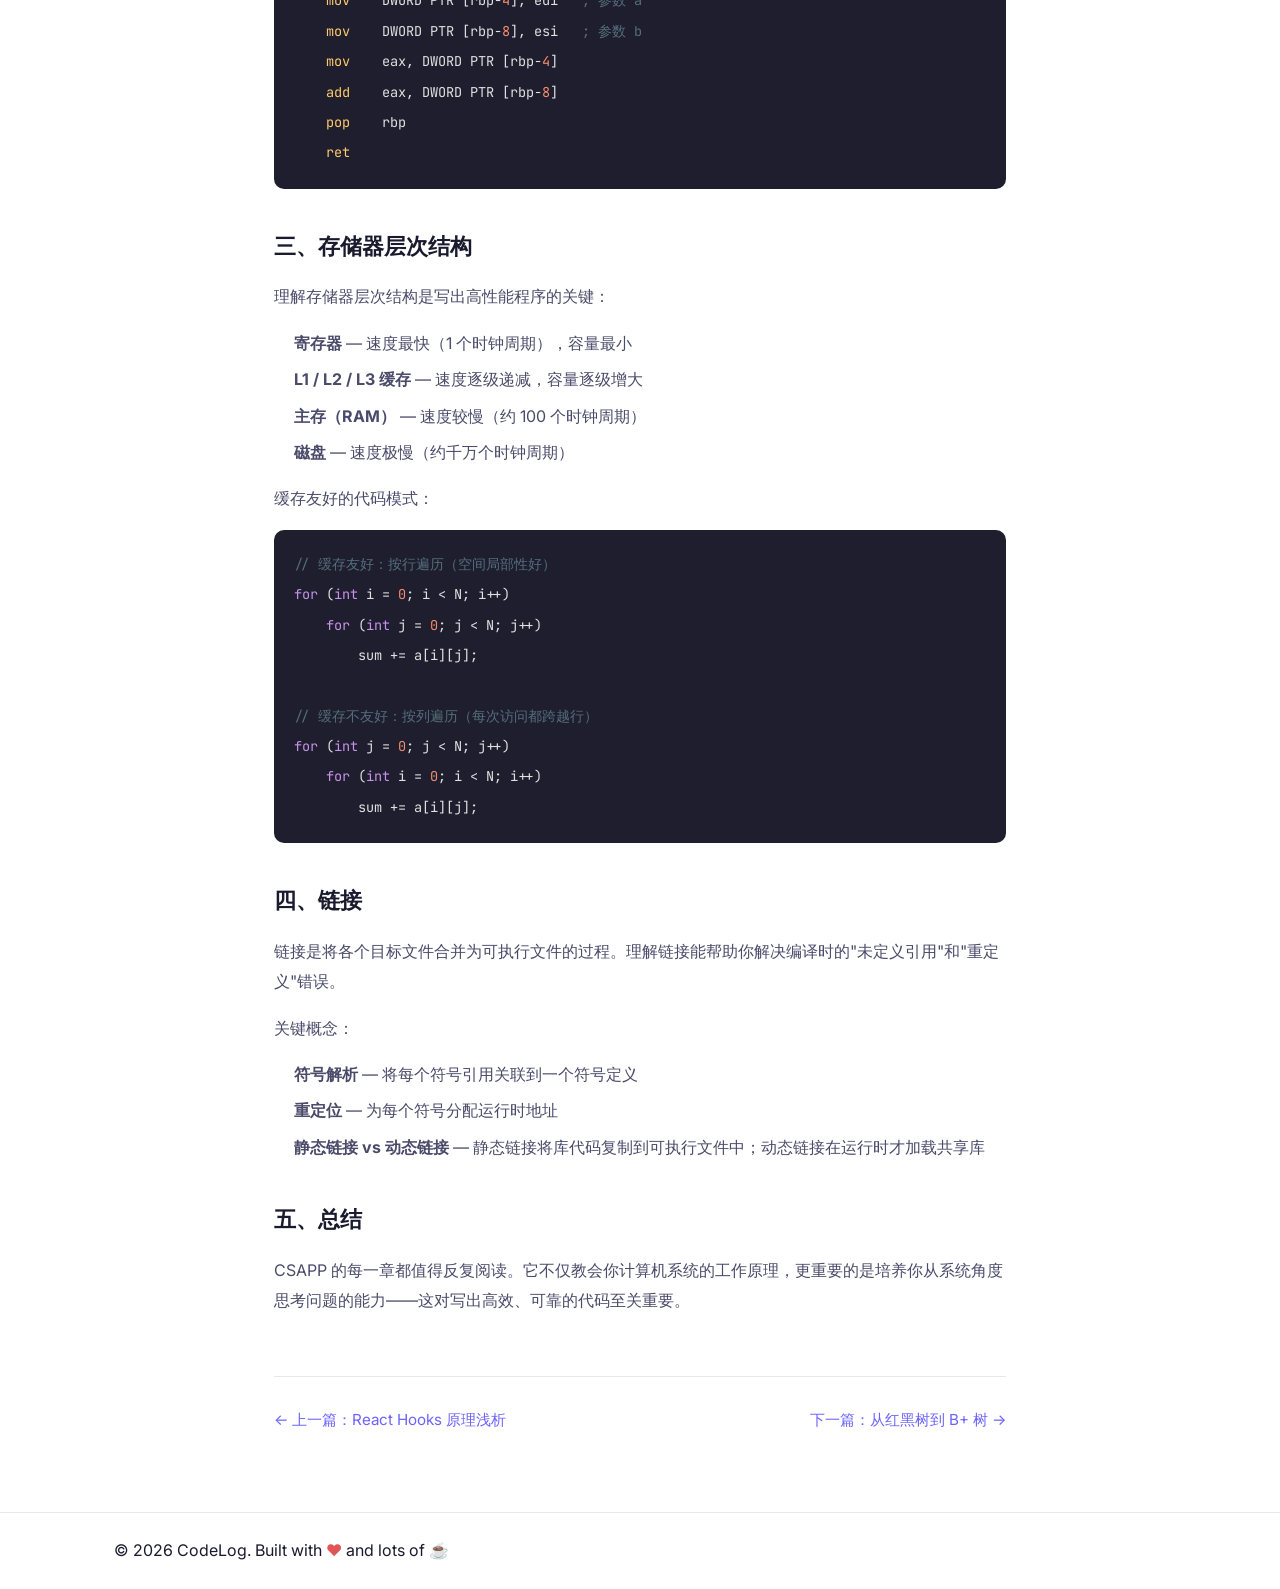
==== commit 254d503e: "更新" ====
--- a/blog/csapp-notes.html
+++ b/blog/csapp-notes.html
@@ -41,7 +41,7 @@
 <body>
     <header class="navbar">
         <div class="container nav-container">
-            <a href="../index.html" class="logo">~/CodeLog</a>
+            <a href="../index.html" class="logo">郭卡酷/CodeLog</a>
             <nav class="nav-links" id="navLinks">
                 <a href="../index.html#home" class="nav-link">首页</a>
                 <a href="../index.html#about" class="nav-link">关于</a>
